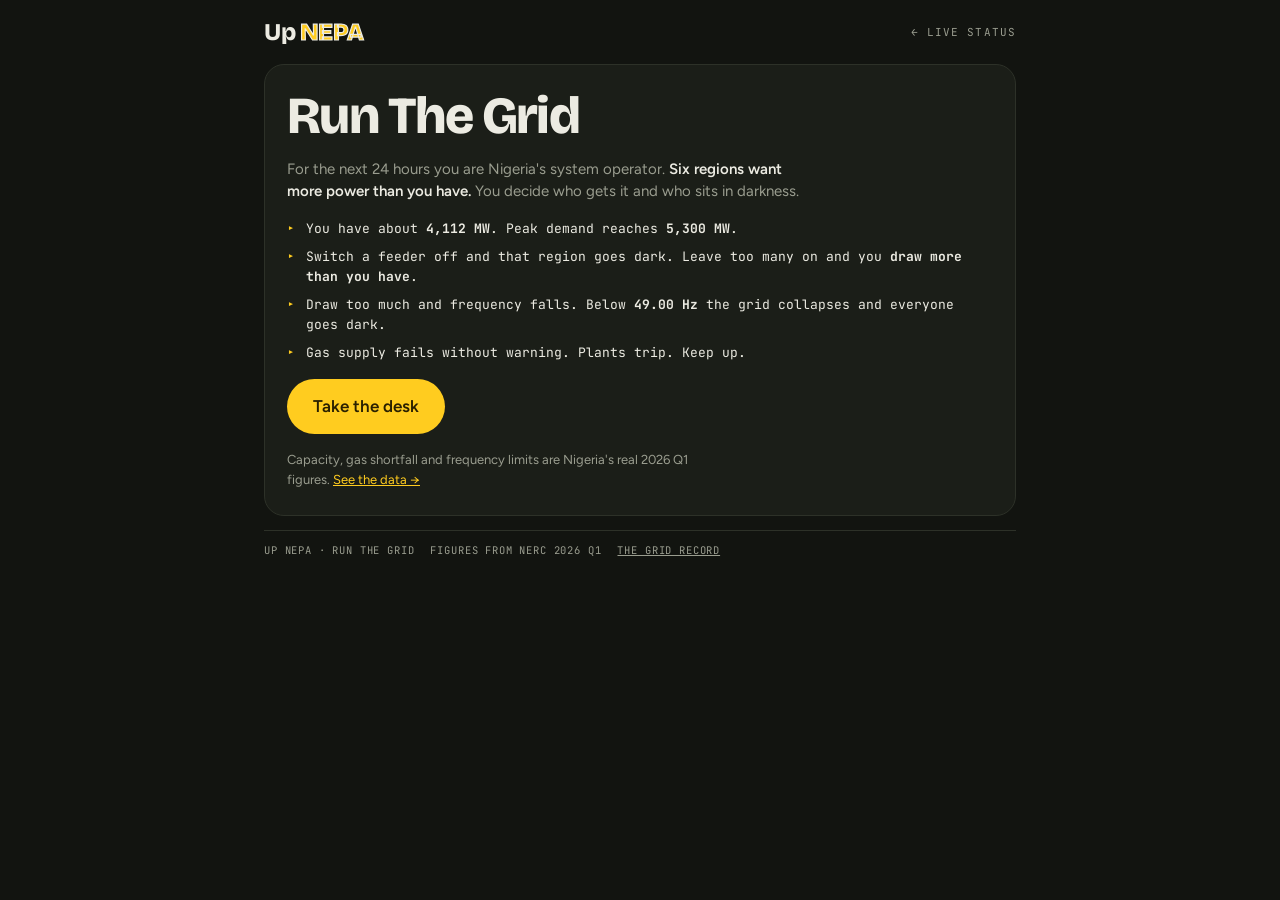
==== game.html @ e87152b2 "Add Run The Grid, a 24-hour grid-balancing game Original game built on the real 2026 Q1 constraints:" ====
<!doctype html>
<html lang="en">
<head>
<meta charset="utf-8">
<meta name="viewport" content="width=device-width,initial-scale=1,viewport-fit=cover">
<title>Run The Grid · Up NEPA</title>
<meta name="description" content="You are Nigeria's system operator for 24 hours. Real capacity, real gas supply, real frequency limits. Try not to collapse the grid.">
<meta name="theme-color" content="#121410">
<meta property="og:title" content="Run The Grid — can you keep Nigeria's lights on for 24 hours?">
<meta property="og:description" content="4,112MW. Six regions that want 5,300. Keep the frequency at 50Hz or the whole country goes dark.">
<link rel="icon" href="icon.svg" type="image/svg+xml">
<link rel="preconnect" href="https://fonts.googleapis.com">
<link rel="preconnect" href="https://fonts.gstatic.com" crossorigin>
<link rel="stylesheet" href="https://fonts.googleapis.com/css2?family=Bricolage+Grotesque:opsz,wght@12..96,500;12..96,800&family=Figtree:wght@400;500;600&family=JetBrains+Mono:wght@500;600&display=swap">
<style>
:root{
  --bg:#121410;--panel:#1b1e18;--ink:#ecebe2;--muted:#9a9d8f;--line:#2d3128;
  --on:#ffcc1f;--off:#323832;--mix:#e08a55;--ok:#5fcf86;--bad:#ff5c47;
  --lcd:#3b4a22;--lcd-ink:#d9f08c;
  --display:"Bricolage Grotesque",Georgia,serif;--body:"Figtree",system-ui,sans-serif;--mono:"JetBrains Mono",ui-monospace,monospace;
  color-scheme:dark;
}
*{box-sizing:border-box;margin:0;padding:0}
html,body{height:100%}
body{background:var(--bg);color:var(--ink);font-family:var(--body);font-size:15px;line-height:1.5;-webkit-tap-highlight-color:transparent;overflow-x:hidden}
[hidden]{display:none!important}
button{font:inherit;color:inherit;cursor:pointer}
.wrap{max-width:780px;margin:0 auto;padding:calc(14px + env(safe-area-inset-top)) max(14px,env(safe-area-inset-right)) calc(28px + env(safe-area-inset-bottom)) max(14px,env(safe-area-inset-left));display:grid;gap:14px}

.top{display:flex;justify-content:space-between;align-items:center}
.brand{font-family:var(--display);font-weight:800;font-size:24px;letter-spacing:-.02em}
.brand span{color:var(--on);-webkit-text-stroke:1.2px var(--ink)}
.top a{font-family:var(--mono);font-size:11px;letter-spacing:.1em;text-transform:uppercase;color:var(--muted);text-decoration:none}

/* ---------- start / end screens ---------- */
.screen{background:var(--panel);border:1px solid var(--line);border-radius:20px;padding:26px 22px;display:grid;gap:16px}
.screen h1{font-family:var(--display);font-weight:800;font-size:clamp(34px,9vw,52px);line-height:.98;letter-spacing:-.03em;text-wrap:balance}
.screen h2{font-family:var(--display);font-weight:800;font-size:clamp(28px,7.5vw,42px);line-height:1;letter-spacing:-.02em}
.screen p{max-width:52ch;color:var(--muted)}
.screen p b{color:var(--ink);font-weight:600}
.brief{display:grid;gap:9px;font-family:var(--mono);font-size:13px}
.brief div{display:flex;gap:11px;align-items:baseline}
.brief i{color:var(--on);font-style:normal;flex:none}
.cta{all:unset;background:var(--on);color:#2a2000;font-weight:600;font-size:17px;padding:15px 26px;border-radius:999px;text-align:center;cursor:pointer;transition:transform .12s ease,filter .12s ease;justify-self:start}
.cta:hover{filter:brightness(1.08)}
.cta:active{transform:scale(.97)}
.cta.ghost{background:transparent;color:var(--ink);border:1px solid var(--line);font-weight:500;font-size:15px;padding:13px 22px}
.cta:focus-visible,.reg:focus-visible{outline:2px solid var(--on);outline-offset:3px}
.row{display:flex;gap:10px;flex-wrap:wrap}

/* ---------- dashboard ---------- */
.dash{background:var(--lcd);color:var(--lcd-ink);border-radius:14px;padding:14px;font-family:var(--mono);display:grid;gap:10px;box-shadow:inset 0 2px 0 rgba(0,0,0,.14);position:relative;overflow:hidden}
.dash.warn{animation:warnpulse .8s ease-in-out infinite}
@keyframes warnpulse{0%,100%{box-shadow:inset 0 2px 0 rgba(0,0,0,.14),inset 0 0 0 0 rgba(255,92,71,0)}50%{box-shadow:inset 0 2px 0 rgba(0,0,0,.14),inset 0 0 0 4px rgba(255,92,71,.55)}}
.dashTop{display:flex;justify-content:space-between;font-size:11px;letter-spacing:.09em;text-transform:uppercase;opacity:.85}
.freqWrap{display:flex;align-items:center;gap:16px}
.freqNum{font-size:clamp(40px,13vw,62px);line-height:1;font-variant-numeric:tabular-nums;font-weight:600;transition:color .2s ease}
.freqNum.hot{color:#ffb9ae}
.freqMeta{display:grid;gap:3px;font-size:11px;letter-spacing:.07em;text-transform:uppercase;opacity:.9}
.bar{height:12px;border-radius:999px;background:rgba(0,0,0,.3);position:relative;overflow:hidden}
.bar i{position:absolute;top:0;bottom:0;width:3px;background:var(--lcd-ink);border-radius:2px;transition:left .12s linear}
.bar u{position:absolute;top:0;bottom:0;left:33.3%;width:33.4%;background:rgba(217,240,140,.18)}
.bar.danger i{background:#ff8f7d}
.gauges{display:grid;grid-template-columns:repeat(3,1fr);gap:8px}
.g{background:rgba(0,0,0,.22);border-radius:9px;padding:8px 10px;display:grid;gap:2px;min-width:0}
.g .gk{font-size:9.5px;letter-spacing:.1em;text-transform:uppercase;opacity:.75}
.g .gv{font-size:19px;font-variant-numeric:tabular-nums;line-height:1.15}
.g .gv.sh{color:#ffb9ae}

/* ---------- regions ---------- */
.gridHead{display:flex;justify-content:space-between;align-items:baseline;font-family:var(--mono);font-size:11px;letter-spacing:.1em;text-transform:uppercase;color:var(--muted)}
.regions{display:grid;grid-template-columns:repeat(auto-fit,minmax(150px,1fr));gap:9px}
.reg{all:unset;cursor:pointer;background:var(--panel);border:1.5px solid var(--line);border-radius:14px;padding:12px 13px;display:grid;gap:5px;min-width:0;position:relative;overflow:hidden;transition:border-color .16s ease,background .16s ease,transform .1s ease}
.reg:active{transform:scale(.975)}
.reg .rn{font-family:var(--display);font-weight:800;font-size:18px;letter-spacing:-.01em}
.reg .rl{font-family:var(--mono);font-size:12.5px;color:var(--muted);font-variant-numeric:tabular-nums}
.reg .rs{font-family:var(--mono);font-size:10px;letter-spacing:.11em;text-transform:uppercase;color:var(--muted)}
.reg.on{border-color:var(--on);background:linear-gradient(180deg,rgba(255,204,31,.14),rgba(255,204,31,.04))}
.reg.on .rn{color:var(--on)}
.reg.on .rs{color:var(--on)}
.reg.fault{border-color:var(--bad);opacity:.62;cursor:not-allowed}
.reg.fault .rs{color:var(--bad)}
.reg .glow{position:absolute;inset:0;background:radial-gradient(circle at 50% 0%,rgba(255,204,31,.4),transparent 70%);opacity:0;transition:opacity .3s ease;pointer-events:none}
.reg.on .glow{opacity:1}

/* ---------- ticker ---------- */
.ticker{background:var(--panel);border:1px solid var(--line);border-left:3px solid var(--on);border-radius:12px;padding:11px 13px;font-family:var(--mono);font-size:12.5px;min-height:44px;display:flex;align-items:center;gap:9px}
.ticker.alarm{border-left-color:var(--bad);animation:shake .4s ease}
@keyframes shake{0%,100%{transform:translateX(0)}25%{transform:translateX(-4px)}75%{transform:translateX(4px)}}
.ticker b{color:var(--on);font-weight:600}
.ticker.alarm b{color:var(--bad)}

/* ---------- clock strip ---------- */
.hours{display:flex;gap:2px;height:28px}
.hours i{flex:1 1 0;background:var(--off);border-radius:2px;transition:background .25s ease,transform .25s ease;transform-origin:bottom}
.hours i.done{background:var(--on)}
.hours i.part{background:var(--mix)}
.hours i.now{transform:scaleY(1.22)}

/* ---------- end ---------- */
.scoreGrid{display:grid;grid-template-columns:repeat(auto-fit,minmax(130px,1fr));gap:9px}
.sc{background:var(--bg);border:1px solid var(--line);border-radius:12px;padding:12px;display:grid;gap:3px}
.sc .sk{font-family:var(--mono);font-size:10px;letter-spacing:.1em;text-transform:uppercase;color:var(--muted)}
.sc .sv{font-family:var(--mono);font-size:24px;font-variant-numeric:tabular-nums}
.verdict{font-family:var(--display);font-weight:800;font-size:clamp(22px,5.5vw,30px);line-height:1.1;color:var(--on)}
.shareBox{background:var(--bg);border:1px dashed var(--line);border-radius:12px;padding:13px;font-family:var(--mono);font-size:13px;white-space:pre-wrap;color:var(--muted)}
.foot{font-family:var(--mono);font-size:10.5px;letter-spacing:.08em;text-transform:uppercase;color:var(--muted);border-top:1.5px solid var(--line);padding-top:12px;display:flex;flex-wrap:wrap;gap:6px 16px}
.foot a{color:inherit}
.flash{position:fixed;inset:0;background:#000;opacity:0;pointer-events:none;z-index:50;transition:opacity .1s linear}
.flash.go{opacity:1;transition:opacity .45s ease}
@media (prefers-reduced-motion:reduce){*{animation:none!important;transition:none!important}}
</style>
</head>
<body>
<div class="flash" id="flash"></div>
<div class="wrap">

  <div class="top">
    <div class="brand">Up <span>NEPA</span></div>
    <a href="./">← Live status</a>
  </div>

  <!-- ===== START ===== -->
  <section class="screen" id="start">
    <h1>Run The Grid</h1>
    <p>For the next 24 hours you are Nigeria's system operator. <b>Six regions want more power than you have.</b> You decide who gets it and who sits in darkness.</p>
    <div class="brief">
      <div><i>▸</i><span>You have about <b>4,112 MW</b>. Peak demand reaches <b>5,300 MW</b>.</span></div>
      <div><i>▸</i><span>Switch a feeder off and that region goes dark. Leave too many on and you <b>draw more than you have</b>.</span></div>
      <div><i>▸</i><span>Draw too much and frequency falls. Below <b>49.00 Hz</b> the grid collapses and everyone goes dark.</span></div>
      <div><i>▸</i><span>Gas supply fails without warning. Plants trip. Keep up.</span></div>
    </div>
    <button class="cta" id="btnStart">Take the desk</button>
    <p style="font-size:13px">Capacity, gas shortfall and frequency limits are Nigeria's real 2026 Q1 figures. <a href="record.html" style="color:var(--on)">See the data →</a></p>
  </section>

  <!-- ===== GAME ===== -->
  <section id="game" hidden style="display:grid;gap:14px">
    <div class="dash" id="dash">
      <div class="dashTop"><span id="clock">00:00</span><span id="dayLbl">Hour 1 of 24</span></div>
      <div class="freqWrap">
        <div class="freqNum" id="freq">50.00</div>
        <div class="freqMeta">
          <span>Hz · system frequency</span>
          <span id="freqState">Stable</span>
        </div>
      </div>
      <div class="bar" id="bar"><u></u><i id="needle" style="left:50%"></i></div>
      <div class="gauges">
        <div class="g"><span class="gk">Available</span><span class="gv" id="gAvail">4,112</span></div>
        <div class="g"><span class="gk">Allocated</span><span class="gv" id="gAlloc">0</span></div>
        <div class="g"><span class="gk">Shed</span><span class="gv sh" id="gShed">0</span></div>
      </div>
    </div>

    <div class="hours" id="hours"></div>

    <div class="ticker" id="ticker"><b>00:00</b><span id="tickerText">Night load is light, so everyone has power. It will not last. Watch the frequency.</span></div>

    <div class="gridHead"><span>Feeders</span><span id="demandLbl">Demand 0 MW</span></div>
    <div class="regions" id="regions"></div>
  </section>

  <!-- ===== END ===== -->
  <section class="screen" id="end" hidden>
    <h2 id="endTitle">Blackout</h2>
    <div class="verdict" id="verdict"></div>
    <p id="endBlurb"></p>
    <div class="scoreGrid">
      <div class="sc"><span class="sk">Hours survived</span><span class="sv" id="sHours">0</span></div>
      <div class="sc"><span class="sk">Energy delivered</span><span class="sv" id="sEnergy">0</span></div>
      <div class="sc"><span class="sk">Demand met</span><span class="sv" id="sMet">0%</span></div>
      <div class="sc"><span class="sk">Darkness caused</span><span class="sv" id="sDark">0</span></div>
    </div>
    <div class="shareBox" id="shareBox"></div>
    <div class="row">
      <button class="cta" id="btnAgain">Run it again</button>
      <button class="cta ghost" id="btnCopy">Copy result</button>
      <a class="cta ghost" href="record.html" style="text-decoration:none">See the real numbers</a>
    </div>
  </section>

  <footer class="foot">
    <span>Up NEPA · Run The Grid</span>
    <span>Figures from NERC 2026 Q1</span>
    <a href="record.html">The grid record</a>
  </footer>
</div>

<script>
(function(){
  var REGIONS=[
    {id:"lagos",name:"Lagos",base:1250,pop:"20m"},
    {id:"ibadan",name:"Ibadan",base:900,pop:"9m"},
    {id:"abuja",name:"Abuja",base:620,pop:"4m"},
    {id:"ph",name:"Port Harcourt",base:560,pop:"3m"},
    {id:"kano",name:"Kano",base:480,pop:"4m"},
    {id:"enugu",name:"Enugu",base:420,pop:"2m"}
  ];
  // hourly demand multiplier, 00:00 -> 23:00
  var CURVE=[.74,.70,.68,.68,.72,.80,.90,.97,1.00,1.00,.99,1.00,1.02,1.00,.98,.99,1.04,1.12,1.22,1.25,1.20,1.08,.95,.82];

  var EVENTS=[
    {h:3, t:"gas",  d:-480, msg:"Gas supply to Egbin cut. Available capacity down 480 MW."},
    {h:7, t:"up",   d:320,  msg:"Afam unit back on bars. 320 MW returned."},
    {h:11,t:"gas",  d:-360, msg:"Gas pressure drop at Delta. 360 MW lost."},
    {h:14,t:"fault",region:"ph",msg:"Transmission fault. Port Harcourt feeder forced off."},
    {h:17,t:"up",   d:410,  msg:"Jebba hydro ramping up. 410 MW available."},
    {h:19,t:"gas",  d:-520, msg:"Evening peak and gas is short. 520 MW off the table."},
    {h:22,t:"up",   d:250,  msg:"Load easing. 250 MW recovered."}
  ];

  var S={};
  var elGame=document.getElementById('game'),elStart=document.getElementById('start'),elEnd=document.getElementById('end');
  var elFreq=document.getElementById('freq'),elNeedle=document.getElementById('needle'),elBar=document.getElementById('bar');
  var elDash=document.getElementById('dash'),elClock=document.getElementById('clock'),elDay=document.getElementById('dayLbl');
  var elAvail=document.getElementById('gAvail'),elAlloc=document.getElementById('gAlloc'),elShed=document.getElementById('gShed');
  var elRegions=document.getElementById('regions'),elHours=document.getElementById('hours');
  var elTicker=document.getElementById('ticker'),elTickText=document.getElementById('tickerText');
  var elDemand=document.getElementById('demandLbl'),elFreqState=document.getElementById('freqState');
  var elFlash=document.getElementById('flash');

  var HOUR_MS=2300, raf=null, last=0, acc=0;

  function fmt(n){return Math.round(n).toLocaleString('en-US');}

  function build(){
    elRegions.innerHTML='';
    REGIONS.forEach(function(r){
      var b=document.createElement('button');
      b.className='reg';b.type='button';b.dataset.id=r.id;
      b.innerHTML='<span class="glow"></span><span class="rn">'+r.name+'</span>'+
        '<span class="rl" data-load>'+fmt(r.base)+' MW</span>'+
        '<span class="rs" data-state>OFF · '+r.pop+'</span>';
      b.addEventListener('click',function(){toggle(r.id);});
      elRegions.appendChild(b);
    });
    elHours.innerHTML='';
    for(var i=0;i<24;i++){var s=document.createElement('i');elHours.appendChild(s);}
  }

  function reset(){
    S={hour:0,t:0,freq:50,avail:4112,delivered:0,demandTotal:0,darkMWh:0,alive:true,fired:{},shedNow:0,grace:3};
    S.on={};S.fault={};
    // Night demand sits below capacity, so everyone starts with light. The squeeze arrives later.
    REGIONS.forEach(function(r){S.on[r.id]=true;S.fault[r.id]=false;});
    elFlash.classList.remove('go');
    document.querySelectorAll('.reg').forEach(function(b){b.className='reg';});
    for(var i=0;i<24;i++){elHours.children[i].className='';}
    say('00:00','Night load is light, so everyone has power. It will not last. Watch the frequency.',false);
  }

  function loadOf(r){return r.base*CURVE[S.hour];}
  function demandNow(){var t=0;REGIONS.forEach(function(r){t+=loadOf(r);});return t;}
  function allocNow(){var t=0;REGIONS.forEach(function(r){if(S.on[r.id]&&!S.fault[r.id])t+=loadOf(r);});return t;}

  function toggle(id){
    if(!S.alive||S.fault[id])return;
    S.on[id]=!S.on[id];
    paintRegions();
  }

  function paintRegions(){
    REGIONS.forEach(function(r){
      var b=elRegions.querySelector('[data-id="'+r.id+'"]');
      if(!b)return;
      var on=S.on[r.id]&&!S.fault[r.id];
      b.className='reg'+(on?' on':'')+(S.fault[r.id]?' fault':'');
      b.querySelector('[data-load]').textContent=fmt(loadOf(r))+' MW';
      b.querySelector('[data-state]').textContent=(S.fault[r.id]?'FAULT':(on?'ON':'OFF'))+' · '+r.pop;
    });
  }

  function say(tag,text,alarm){
    elTicker.innerHTML='<b>'+tag+'</b><span>'+text+'</span>';
    elTicker.classList.toggle('alarm',!!alarm);
    if(alarm){elTicker.classList.remove('alarm');void elTicker.offsetWidth;elTicker.classList.add('alarm');}
  }

  function tickHour(){
    S.hour++;
    if(S.hour>=24){finish(true);return;}
    elHours.children[S.hour-1].className='done';
    for(var i=0;i<24;i++){elHours.children[i].classList.toggle('now',i===S.hour);}
    // events
    EVENTS.forEach(function(e,idx){
      if(e.h===S.hour&&!S.fired[idx]){
        S.fired[idx]=true;
        if(e.t==='fault'){S.fault[e.region]=true;S.on[e.region]=false;}
        else{S.avail=Math.max(1200,S.avail+e.d);}
        say(e.t==='up'?'RESTORED':'ALERT',e.msg,e.t!=='up');
      }
    });
    if(S.hour===15&&S.fault.ph){S.fault.ph=false;say('RESTORED','Port Harcourt feeder repaired and back in service.',false);}
    paintRegions();
  }

  function physics(dt){
    var alloc=allocNow(), dem=demandNow();
    S.delivered += alloc*(dt/(HOUR_MS/1000));
    S.demandTotal += dem*(dt/(HOUR_MS/1000));
    S.darkMWh += Math.max(0,dem-alloc)*(dt/(HOUR_MS/1000));
    S.shedNow = Math.max(0,dem-alloc);
    // Generation follows load, so only a shortfall moves frequency.
    // Spare capacity simply means plants back off: no penalty for under-allocating.
    S.grace=Math.max(0,S.grace-dt);
    if(S.grace>0){S.freq=50;return;}
    var deficit=Math.max(0,alloc-S.avail);
    S.freq += (-deficit/900)*dt - (S.freq-50)*0.5*dt;
    S.freq += (Math.random()-0.5)*0.025;
    if(S.freq>50.25)S.freq=50.25;
    if(S.freq<49.0){finish(false);}
  }

  function paint(){
    var alloc=allocNow(),dem=demandNow();
    elFreq.textContent=S.freq.toFixed(2);
    var off=Math.abs(S.freq-50);
    var hot=off>0.4;
    elFreq.classList.toggle('hot',hot);
    elDash.classList.toggle('warn',off>0.45);
    elBar.classList.toggle('danger',hot);
    var pct=Math.max(0,Math.min(100,((S.freq-48.9)/1.45)*100));
    elNeedle.style.left=pct+'%';
    elFreqState.textContent = S.grace>0?'Warming up' : off<0.12?'Stable' : off<0.4?'Drifting' : off<0.7?'Unstable' : 'CRITICAL';
    elAvail.textContent=fmt(S.avail);
    elAlloc.textContent=fmt(alloc);
    elShed.textContent=fmt(Math.max(0,dem-alloc));
    elDemand.textContent='Demand '+fmt(dem)+' MW';
    var hh=String(S.hour).padStart(2,'0');
    elClock.textContent=hh+':'+String(Math.floor((S.t/HOUR_MS)*60)).padStart(2,'0');
    elDay.textContent='Hour '+(S.hour+1)+' of 24';
  }

  function loop(ts){
    if(!S.alive)return;
    if(!last)last=ts;
    var dtms=Math.min(120,ts-last);last=ts;
    S.t+=dtms;
    physics(dtms/1000);
    if(S.t>=HOUR_MS){S.t-=HOUR_MS;tickHour();}
    if(S.alive){paint();raf=requestAnimationFrame(loop);}
  }

  function finish(survived){
    S.alive=false;
    if(raf)cancelAnimationFrame(raf);
    var hours=S.hour+(survived?0:S.t/HOUR_MS);
    var gwh=S.delivered/1000;
    var met=S.demandTotal>0?(S.delivered/S.demandTotal)*100:0;
    document.getElementById('sHours').textContent=hours.toFixed(1);
    document.getElementById('sEnergy').textContent=gwh.toFixed(1)+' GWh';
    document.getElementById('sMet').textContent=met.toFixed(0)+'%';
    document.getElementById('sDark').textContent=(S.darkMWh/1000).toFixed(1)+' GWh';

    var title,verdict,blurb;
    if(!survived){
      title='System collapse';
      verdict='You lasted '+hours.toFixed(1)+' hours.';
      blurb='Frequency left the safe band and the grid tripped. Nigeria recorded several of these in 2024 and 2025 — the sources disagree on exactly how many, which tells you something on its own.';
      elFlash.classList.add('go');
      setTimeout(function(){elFlash.classList.remove('go');},700);
    }else if(met>=72){
      title='You made it';
      verdict='24 hours, '+met.toFixed(0)+'% of demand met.';
      blurb='Better than the real grid managed. You still left '+(S.darkMWh/1000).toFixed(1)+' GWh of demand in the dark, because the power to meet it does not exist.';
    }else{
      title='You made it';
      verdict='24 hours, '+met.toFixed(0)+'% of demand met.';
      blurb='The grid held, which is the job. The gap you could not close is the real story: Nigeria has 13,625 MW installed and delivers around 4,100.';
    }
    document.getElementById('endTitle').textContent=title;
    document.getElementById('verdict').textContent=verdict;
    document.getElementById('endBlurb').textContent=blurb;
    document.getElementById('shareBox').textContent=
      'Run The Grid — '+(survived?'survived 24 hours':'collapsed after '+hours.toFixed(1)+'h')+'\n'+
      met.toFixed(0)+'% of demand met · '+gwh.toFixed(1)+' GWh delivered\n'+
      'Nigeria\'s real numbers. Try it.';
    elGame.hidden=true;elEnd.hidden=false;
    window.scrollTo({top:0,behavior:'smooth'});
  }

  function start(){
    reset();
    elStart.hidden=true;elEnd.hidden=true;elGame.hidden=false;
    paintRegions();paint();
    last=0;raf=requestAnimationFrame(loop);
  }

  document.getElementById('btnStart').addEventListener('click',start);
  document.getElementById('btnAgain').addEventListener('click',start);
  document.getElementById('btnCopy').addEventListener('click',function(){
    var t=document.getElementById('shareBox').textContent;
    var b=this;
    try{
      navigator.clipboard.writeText(t).then(function(){b.textContent='Copied';setTimeout(function(){b.textContent='Copy result';},1600);},
      function(){b.textContent='Select it above';setTimeout(function(){b.textContent='Copy result';},1600);});
    }catch(e){b.textContent='Select it above';setTimeout(function(){b.textContent='Copy result';},1600);}
  });

  build();reset();paintRegions();
})();
</script>
</body>
</html>
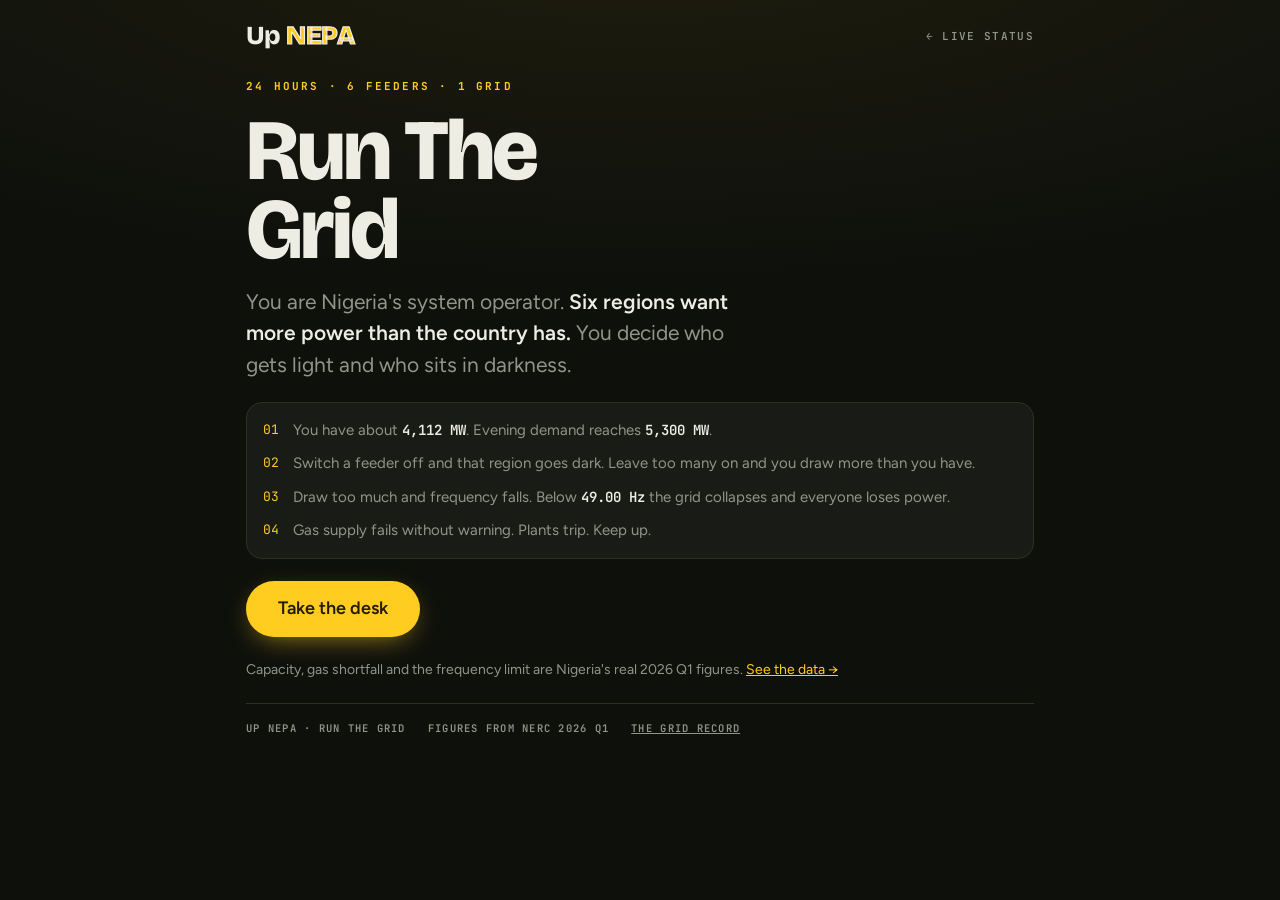
==== commit f93507a1: "Rebuild Run The Grid UI and add entry cards to the home page Control-desk layout: sticky dashboard w" ====
--- a/game.html
+++ b/game.html
@@ -2,113 +2,153 @@
 <html lang="en">
 <head>
 <meta charset="utf-8">
-<meta name="viewport" content="width=device-width,initial-scale=1,viewport-fit=cover">
+<meta name="viewport" content="width=device-width,initial-scale=1,viewport-fit=cover,interactive-widget=resizes-content">
 <title>Run The Grid · Up NEPA</title>
 <meta name="description" content="You are Nigeria's system operator for 24 hours. Real capacity, real gas supply, real frequency limits. Try not to collapse the grid.">
-<meta name="theme-color" content="#121410">
+<meta name="theme-color" content="#0e100c">
 <meta property="og:title" content="Run The Grid — can you keep Nigeria's lights on for 24 hours?">
-<meta property="og:description" content="4,112MW. Six regions that want 5,300. Keep the frequency at 50Hz or the whole country goes dark.">
+<meta property="og:description" content="4,112 MW. Six regions that want 5,300. Hold 50 Hz or the whole country goes dark.">
 <link rel="icon" href="icon.svg" type="image/svg+xml">
 <link rel="preconnect" href="https://fonts.googleapis.com">
 <link rel="preconnect" href="https://fonts.gstatic.com" crossorigin>
-<link rel="stylesheet" href="https://fonts.googleapis.com/css2?family=Bricolage+Grotesque:opsz,wght@12..96,500;12..96,800&family=Figtree:wght@400;500;600&family=JetBrains+Mono:wght@500;600&display=swap">
+<link rel="stylesheet" href="https://fonts.googleapis.com/css2?family=Bricolage+Grotesque:opsz,wght@12..96,500;12..96,800&family=Figtree:wght@400;500;600&family=JetBrains+Mono:wght@500;600;700&display=swap">
 <style>
 :root{
-  --bg:#121410;--panel:#1b1e18;--ink:#ecebe2;--muted:#9a9d8f;--line:#2d3128;
-  --on:#ffcc1f;--off:#323832;--mix:#e08a55;--ok:#5fcf86;--bad:#ff5c47;
-  --lcd:#3b4a22;--lcd-ink:#d9f08c;
+  --bg:#0e100c;--panel:#191c16;--panel2:#20241d;--ink:#eeede4;--muted:#90958a;--line:#2b3027;
+  --on:#ffcc1f;--on-dim:#6b5610;--off:#2b3027;--mix:#e08a55;--ok:#5fcf86;--bad:#ff5c47;
+  --lcd:#38471f;--lcd-ink:#dcf593;
   --display:"Bricolage Grotesque",Georgia,serif;--body:"Figtree",system-ui,sans-serif;--mono:"JetBrains Mono",ui-monospace,monospace;
+  --ease-out:cubic-bezier(0.23,1,0.32,1);
+  --ease-in-out:cubic-bezier(0.77,0,0.175,1);
+  --s1:6px;--s2:10px;--s3:16px;--s4:22px;--s5:32px;--s6:44px;
   color-scheme:dark;
 }
 *{box-sizing:border-box;margin:0;padding:0}
-html,body{height:100%}
-body{background:var(--bg);color:var(--ink);font-family:var(--body);font-size:15px;line-height:1.5;-webkit-tap-highlight-color:transparent;overflow-x:hidden}
+html{-webkit-tap-highlight-color:transparent;-webkit-text-size-adjust:100%;overscroll-behavior:none}
+html,body{min-height:100%}
+body{background:var(--bg);color:var(--ink);font-family:var(--body);font-size:16px;line-height:1.55;overflow-x:hidden;overscroll-behavior:none;
+  background-image:radial-gradient(ellipse 120% 60% at 50% -10%,rgba(255,204,31,.07),transparent 70%)}
 [hidden]{display:none!important}
+button,a,[role="button"]{touch-action:manipulation}
+button,[role="button"]{user-select:none;-webkit-user-select:none}
 button{font:inherit;color:inherit;cursor:pointer}
-.wrap{max-width:780px;margin:0 auto;padding:calc(14px + env(safe-area-inset-top)) max(14px,env(safe-area-inset-right)) calc(28px + env(safe-area-inset-bottom)) max(14px,env(safe-area-inset-left));display:grid;gap:14px}
-
-.top{display:flex;justify-content:space-between;align-items:center}
-.brand{font-family:var(--display);font-weight:800;font-size:24px;letter-spacing:-.02em}
+::selection{background:var(--on);color:#241c00}
+:focus-visible{outline:2px solid var(--on);outline-offset:3px;border-radius:6px}
+
+.wrap{max-width:820px;margin:0 auto;
+  padding:calc(var(--s3) + env(safe-area-inset-top)) max(var(--s3),env(safe-area-inset-left)) calc(var(--s6) + env(safe-area-inset-bottom)) max(var(--s3),env(safe-area-inset-right));
+  display:grid;gap:var(--s4)}
+
+.top{display:flex;justify-content:space-between;align-items:center;gap:var(--s3)}
+.brand{font-family:var(--display);font-weight:800;font-size:26px;letter-spacing:-.02em}
 .brand span{color:var(--on);-webkit-text-stroke:1.2px var(--ink)}
-.top a{font-family:var(--mono);font-size:11px;letter-spacing:.1em;text-transform:uppercase;color:var(--muted);text-decoration:none}
-
-/* ---------- start / end screens ---------- */
-.screen{background:var(--panel);border:1px solid var(--line);border-radius:20px;padding:26px 22px;display:grid;gap:16px}
-.screen h1{font-family:var(--display);font-weight:800;font-size:clamp(34px,9vw,52px);line-height:.98;letter-spacing:-.03em;text-wrap:balance}
-.screen h2{font-family:var(--display);font-weight:800;font-size:clamp(28px,7.5vw,42px);line-height:1;letter-spacing:-.02em}
-.screen p{max-width:52ch;color:var(--muted)}
-.screen p b{color:var(--ink);font-weight:600}
-.brief{display:grid;gap:9px;font-family:var(--mono);font-size:13px}
-.brief div{display:flex;gap:11px;align-items:baseline}
-.brief i{color:var(--on);font-style:normal;flex:none}
-.cta{all:unset;background:var(--on);color:#2a2000;font-weight:600;font-size:17px;padding:15px 26px;border-radius:999px;text-align:center;cursor:pointer;transition:transform .12s ease,filter .12s ease;justify-self:start}
-.cta:hover{filter:brightness(1.08)}
+.top a{font-family:var(--mono);font-size:11px;font-weight:600;letter-spacing:.12em;text-transform:uppercase;color:var(--muted);text-decoration:none;padding:8px 0}
+@media (hover:hover) and (pointer:fine){.top a:hover{color:var(--ink)}}
+
+/* ---------- screens ---------- */
+.screen{display:grid;gap:var(--s4)}
+.hero{display:grid;gap:var(--s3)}
+.eyebrow{font-family:var(--mono);font-size:11px;font-weight:700;letter-spacing:.2em;text-transform:uppercase;color:var(--on)}
+h1{font-family:var(--display);font-weight:800;font-size:clamp(46px,14vw,86px);line-height:.92;letter-spacing:-.035em;text-wrap:balance}
+.lede{font-size:clamp(17px,4.4vw,21px);line-height:1.5;color:var(--muted);max-width:40ch;text-wrap:pretty}
+.lede b{color:var(--ink);font-weight:600}
+.brief{display:grid;gap:var(--s2);padding:var(--s3);background:var(--panel);border:1px solid var(--line);border-radius:16px}
+.brief div{display:grid;grid-template-columns:20px 1fr;gap:var(--s2);align-items:start;font-size:15px;color:var(--muted)}
+.brief i{color:var(--on);font-style:normal;font-family:var(--mono);font-size:13px;line-height:1.7}
+.brief b{color:var(--ink);font-weight:600;font-family:var(--mono);font-size:14px}
+.cta{all:unset;background:var(--on);color:#241c00;font-weight:600;font-size:18px;min-height:56px;padding:0 var(--s5);border-radius:999px;display:inline-flex;align-items:center;justify-content:center;cursor:pointer;justify-self:start;
+  transition:transform 140ms var(--ease-out),filter 140ms var(--ease-out);box-shadow:0 8px 28px -10px rgba(255,204,31,.7)}
+@media (hover:hover) and (pointer:fine){.cta:hover{filter:brightness(1.07)}}
 .cta:active{transform:scale(.97)}
-.cta.ghost{background:transparent;color:var(--ink);border:1px solid var(--line);font-weight:500;font-size:15px;padding:13px 22px}
-.cta:focus-visible,.reg:focus-visible{outline:2px solid var(--on);outline-offset:3px}
-.row{display:flex;gap:10px;flex-wrap:wrap}
-
-/* ---------- dashboard ---------- */
-.dash{background:var(--lcd);color:var(--lcd-ink);border-radius:14px;padding:14px;font-family:var(--mono);display:grid;gap:10px;box-shadow:inset 0 2px 0 rgba(0,0,0,.14);position:relative;overflow:hidden}
-.dash.warn{animation:warnpulse .8s ease-in-out infinite}
-@keyframes warnpulse{0%,100%{box-shadow:inset 0 2px 0 rgba(0,0,0,.14),inset 0 0 0 0 rgba(255,92,71,0)}50%{box-shadow:inset 0 2px 0 rgba(0,0,0,.14),inset 0 0 0 4px rgba(255,92,71,.55)}}
-.dashTop{display:flex;justify-content:space-between;font-size:11px;letter-spacing:.09em;text-transform:uppercase;opacity:.85}
-.freqWrap{display:flex;align-items:center;gap:16px}
-.freqNum{font-size:clamp(40px,13vw,62px);line-height:1;font-variant-numeric:tabular-nums;font-weight:600;transition:color .2s ease}
-.freqNum.hot{color:#ffb9ae}
-.freqMeta{display:grid;gap:3px;font-size:11px;letter-spacing:.07em;text-transform:uppercase;opacity:.9}
-.bar{height:12px;border-radius:999px;background:rgba(0,0,0,.3);position:relative;overflow:hidden}
-.bar i{position:absolute;top:0;bottom:0;width:3px;background:var(--lcd-ink);border-radius:2px;transition:left .12s linear}
-.bar u{position:absolute;top:0;bottom:0;left:33.3%;width:33.4%;background:rgba(217,240,140,.18)}
-.bar.danger i{background:#ff8f7d}
-.gauges{display:grid;grid-template-columns:repeat(3,1fr);gap:8px}
-.g{background:rgba(0,0,0,.22);border-radius:9px;padding:8px 10px;display:grid;gap:2px;min-width:0}
-.g .gk{font-size:9.5px;letter-spacing:.1em;text-transform:uppercase;opacity:.75}
-.g .gv{font-size:19px;font-variant-numeric:tabular-nums;line-height:1.15}
-.g .gv.sh{color:#ffb9ae}
-
-/* ---------- regions ---------- */
-.gridHead{display:flex;justify-content:space-between;align-items:baseline;font-family:var(--mono);font-size:11px;letter-spacing:.1em;text-transform:uppercase;color:var(--muted)}
-.regions{display:grid;grid-template-columns:repeat(auto-fit,minmax(150px,1fr));gap:9px}
-.reg{all:unset;cursor:pointer;background:var(--panel);border:1.5px solid var(--line);border-radius:14px;padding:12px 13px;display:grid;gap:5px;min-width:0;position:relative;overflow:hidden;transition:border-color .16s ease,background .16s ease,transform .1s ease}
+.cta.ghost{background:transparent;color:var(--ink);border:1px solid var(--line);font-weight:500;font-size:15px;min-height:48px;padding:0 var(--s4);box-shadow:none}
+.fineprint{font-size:14px;color:var(--muted)}
+.fineprint a{color:var(--on)}
+.row{display:flex;gap:var(--s2);flex-wrap:wrap}
+
+/* ---------- control desk ---------- */
+.desk{position:sticky;top:calc(env(safe-area-inset-top) + 4px);z-index:5;
+  background:linear-gradient(180deg,var(--panel2),var(--panel));border:1px solid var(--line);border-radius:22px;
+  padding:var(--s3);display:grid;gap:var(--s3);box-shadow:0 18px 40px -24px #000}
+.desk.warn{border-color:var(--bad)}
+.deskTop{display:flex;justify-content:space-between;align-items:center;font-family:var(--mono);font-size:11px;font-weight:600;letter-spacing:.14em;text-transform:uppercase;color:var(--muted)}
+.deskTop .hr{color:var(--ink)}
+
+.gaugeRow{display:grid;grid-template-columns:minmax(0,150px) 1fr;gap:var(--s3);align-items:center}
+@media (max-width:360px){.gaugeRow{grid-template-columns:1fr;justify-items:center;text-align:center}}
+.gauge{width:100%;max-width:150px}
+.gauge svg{display:block;width:100%;height:auto}
+.needle{transition:transform 160ms linear;transform-origin:100px 100px}
+.readout{display:grid;gap:2px;min-width:0}
+.freq{font-family:var(--mono);font-weight:700;font-size:clamp(40px,12vw,56px);line-height:1;letter-spacing:-.03em;font-variant-numeric:tabular-nums;color:var(--lcd-ink);transition:color 200ms var(--ease-out)}
+.freq.hot{color:var(--mix)}
+.freq.crit{color:var(--bad)}
+.freqUnit{font-family:var(--mono);font-size:11px;font-weight:600;letter-spacing:.14em;text-transform:uppercase;color:var(--muted)}
+.state{font-family:var(--mono);font-size:12px;font-weight:700;letter-spacing:.14em;text-transform:uppercase;color:var(--ok);margin-top:var(--s1)}
+.state.w{color:var(--mix)}
+.state.c{color:var(--bad);animation:blink .7s steps(2,start) infinite}
+@keyframes blink{50%{opacity:.35}}
+
+.meters{display:grid;grid-template-columns:repeat(3,1fr);gap:var(--s1)}
+.m{background:rgba(0,0,0,.3);border-radius:12px;padding:var(--s2);display:grid;gap:3px;min-width:0}
+.m .mk{font-family:var(--mono);font-size:9.5px;font-weight:600;letter-spacing:.12em;text-transform:uppercase;color:var(--muted)}
+.m .mv{font-family:var(--mono);font-weight:600;font-size:clamp(16px,4.6vw,21px);font-variant-numeric:tabular-nums;line-height:1.1}
+.m.shed .mv{color:var(--mix)}
+.m.shed .mv.zero{color:var(--muted)}
+
+/* hours */
+.hours{display:flex;gap:3px;height:34px;align-items:flex-end}
+.hours i{flex:1 1 0;height:60%;background:var(--off);border-radius:3px;transition:height 260ms var(--ease-out),background 260ms var(--ease-out)}
+.hours i.done{background:var(--on-dim);height:75%}
+.hours i.now{background:var(--on);height:100%;box-shadow:0 0 14px -2px var(--on)}
+
+/* ticker */
+.ticker{background:var(--panel);border:1px solid var(--line);border-left:4px solid var(--on);border-radius:14px;
+  padding:var(--s3);display:grid;grid-template-columns:auto 1fr;gap:var(--s2) var(--s3);align-items:baseline;min-height:68px;font-size:15px}
+.ticker b{font-family:var(--mono);font-size:12px;font-weight:700;letter-spacing:.12em;color:var(--on);white-space:nowrap}
+.ticker span{color:var(--muted);text-wrap:pretty}
+.ticker.alarm{border-left-color:var(--bad);animation:nudge 420ms var(--ease-out)}
+.ticker.alarm b{color:var(--bad)}
+@keyframes nudge{0%,100%{transform:translateX(0)}30%{transform:translateX(-5px)}65%{transform:translateX(4px)}}
+
+/* feeders */
+.secHead{display:flex;justify-content:space-between;align-items:baseline;gap:var(--s3);
+  font-family:var(--mono);font-size:11px;font-weight:600;letter-spacing:.14em;text-transform:uppercase;color:var(--muted)}
+.regions{display:grid;grid-template-columns:repeat(auto-fit,minmax(156px,1fr));gap:var(--s2)}
+.reg{all:unset;cursor:pointer;position:relative;overflow:hidden;min-height:112px;
+  background:var(--panel);border:1.5px solid var(--line);border-radius:18px;padding:var(--s3);
+  display:grid;align-content:space-between;gap:var(--s2);
+  transition:border-color 180ms var(--ease-out),background 180ms var(--ease-out),transform 120ms var(--ease-out)}
 .reg:active{transform:scale(.975)}
-.reg .rn{font-family:var(--display);font-weight:800;font-size:18px;letter-spacing:-.01em}
-.reg .rl{font-family:var(--mono);font-size:12.5px;color:var(--muted);font-variant-numeric:tabular-nums}
-.reg .rs{font-family:var(--mono);font-size:10px;letter-spacing:.11em;text-transform:uppercase;color:var(--muted)}
-.reg.on{border-color:var(--on);background:linear-gradient(180deg,rgba(255,204,31,.14),rgba(255,204,31,.04))}
+.reg .bulb{position:absolute;top:-40%;left:50%;width:150%;height:110%;transform:translateX(-50%);
+  background:radial-gradient(ellipse at 50% 40%,rgba(255,204,31,.32),transparent 62%);
+  opacity:0;transition:opacity 300ms var(--ease-out);pointer-events:none}
+.reg.on{border-color:var(--on);background:var(--panel2)}
+.reg.on .bulb{opacity:1}
+.reg .rn{font-family:var(--display);font-weight:800;font-size:21px;letter-spacing:-.015em;line-height:1.05;position:relative}
 .reg.on .rn{color:var(--on)}
-.reg.on .rs{color:var(--on)}
-.reg.fault{border-color:var(--bad);opacity:.62;cursor:not-allowed}
-.reg.fault .rs{color:var(--bad)}
-.reg .glow{position:absolute;inset:0;background:radial-gradient(circle at 50% 0%,rgba(255,204,31,.4),transparent 70%);opacity:0;transition:opacity .3s ease;pointer-events:none}
-.reg.on .glow{opacity:1}
-
-/* ---------- ticker ---------- */
-.ticker{background:var(--panel);border:1px solid var(--line);border-left:3px solid var(--on);border-radius:12px;padding:11px 13px;font-family:var(--mono);font-size:12.5px;min-height:44px;display:flex;align-items:center;gap:9px}
-.ticker.alarm{border-left-color:var(--bad);animation:shake .4s ease}
-@keyframes shake{0%,100%{transform:translateX(0)}25%{transform:translateX(-4px)}75%{transform:translateX(4px)}}
-.ticker b{color:var(--on);font-weight:600}
-.ticker.alarm b{color:var(--bad)}
-
-/* ---------- clock strip ---------- */
-.hours{display:flex;gap:2px;height:28px}
-.hours i{flex:1 1 0;background:var(--off);border-radius:2px;transition:background .25s ease,transform .25s ease;transform-origin:bottom}
-.hours i.done{background:var(--on)}
-.hours i.part{background:var(--mix)}
-.hours i.now{transform:scaleY(1.22)}
-
-/* ---------- end ---------- */
-.scoreGrid{display:grid;grid-template-columns:repeat(auto-fit,minmax(130px,1fr));gap:9px}
-.sc{background:var(--bg);border:1px solid var(--line);border-radius:12px;padding:12px;display:grid;gap:3px}
-.sc .sk{font-family:var(--mono);font-size:10px;letter-spacing:.1em;text-transform:uppercase;color:var(--muted)}
-.sc .sv{font-family:var(--mono);font-size:24px;font-variant-numeric:tabular-nums}
-.verdict{font-family:var(--display);font-weight:800;font-size:clamp(22px,5.5vw,30px);line-height:1.1;color:var(--on)}
-.shareBox{background:var(--bg);border:1px dashed var(--line);border-radius:12px;padding:13px;font-family:var(--mono);font-size:13px;white-space:pre-wrap;color:var(--muted)}
-.foot{font-family:var(--mono);font-size:10.5px;letter-spacing:.08em;text-transform:uppercase;color:var(--muted);border-top:1.5px solid var(--line);padding-top:12px;display:flex;flex-wrap:wrap;gap:6px 16px}
+.reg .rb{display:flex;justify-content:space-between;align-items:flex-end;gap:var(--s2);position:relative}
+.reg .rl{font-family:var(--mono);font-weight:600;font-size:15px;font-variant-numeric:tabular-nums}
+.reg .rp{font-family:var(--mono);font-size:11px;color:var(--muted)}
+.pill{font-family:var(--mono);font-size:10px;font-weight:700;letter-spacing:.1em;text-transform:uppercase;
+  padding:4px 9px;border-radius:999px;background:var(--off);color:var(--muted);white-space:nowrap}
+.reg.on .pill{background:var(--on);color:#241c00}
+.reg.fault{border-color:var(--bad);opacity:.6;cursor:not-allowed}
+.reg.fault .pill{background:var(--bad);color:#2a0b06}
+
+/* end */
+.scoreGrid{display:grid;grid-template-columns:repeat(auto-fit,minmax(142px,1fr));gap:var(--s2)}
+.sc{background:var(--panel);border:1px solid var(--line);border-radius:16px;padding:var(--s3);display:grid;gap:4px}
+.sc .sk{font-family:var(--mono);font-size:10px;font-weight:600;letter-spacing:.12em;text-transform:uppercase;color:var(--muted)}
+.sc .sv{font-family:var(--mono);font-weight:600;font-size:27px;font-variant-numeric:tabular-nums;line-height:1}
+.verdict{font-family:var(--display);font-weight:800;font-size:clamp(24px,6.5vw,34px);line-height:1.08;color:var(--on);letter-spacing:-.02em}
+.shareBox{background:var(--panel);border:1px dashed var(--line);border-radius:14px;padding:var(--s3);
+  font-family:var(--mono);font-size:13.5px;line-height:1.7;white-space:pre-wrap;color:var(--muted)}
+.foot{font-family:var(--mono);font-size:10.5px;font-weight:600;letter-spacing:.12em;text-transform:uppercase;color:var(--muted);
+  border-top:1px solid var(--line);padding-top:var(--s3);display:flex;flex-wrap:wrap;gap:var(--s1) var(--s4)}
 .foot a{color:inherit}
-.flash{position:fixed;inset:0;background:#000;opacity:0;pointer-events:none;z-index:50;transition:opacity .1s linear}
-.flash.go{opacity:1;transition:opacity .45s ease}
-@media (prefers-reduced-motion:reduce){*{animation:none!important;transition:none!important}}
+.flash{position:fixed;inset:0;background:#000;opacity:0;pointer-events:none;z-index:60;transition:opacity 420ms var(--ease-out)}
+.flash.go{opacity:1}
+@media (prefers-reduced-motion:reduce){*{animation:none!important;transition-duration:1ms!important}}
 </style>
 </head>
 <body>
@@ -122,55 +162,72 @@
 
   <!-- ===== START ===== -->
   <section class="screen" id="start">
-    <h1>Run The Grid</h1>
-    <p>For the next 24 hours you are Nigeria's system operator. <b>Six regions want more power than you have.</b> You decide who gets it and who sits in darkness.</p>
+    <div class="hero">
+      <div class="eyebrow">24 hours · 6 feeders · 1 grid</div>
+      <h1>Run The<br>Grid</h1>
+      <p class="lede">You are Nigeria's system operator. <b>Six regions want more power than the country has.</b> You decide who gets light and who sits in darkness.</p>
+    </div>
     <div class="brief">
-      <div><i>▸</i><span>You have about <b>4,112 MW</b>. Peak demand reaches <b>5,300 MW</b>.</span></div>
-      <div><i>▸</i><span>Switch a feeder off and that region goes dark. Leave too many on and you <b>draw more than you have</b>.</span></div>
-      <div><i>▸</i><span>Draw too much and frequency falls. Below <b>49.00 Hz</b> the grid collapses and everyone goes dark.</span></div>
-      <div><i>▸</i><span>Gas supply fails without warning. Plants trip. Keep up.</span></div>
+      <div><i>01</i><span>You have about <b>4,112 MW</b>. Evening demand reaches <b>5,300 MW</b>.</span></div>
+      <div><i>02</i><span>Switch a feeder off and that region goes dark. Leave too many on and you draw more than you have.</span></div>
+      <div><i>03</i><span>Draw too much and frequency falls. Below <b>49.00 Hz</b> the grid collapses and everyone loses power.</span></div>
+      <div><i>04</i><span>Gas supply fails without warning. Plants trip. Keep up.</span></div>
     </div>
     <button class="cta" id="btnStart">Take the desk</button>
-    <p style="font-size:13px">Capacity, gas shortfall and frequency limits are Nigeria's real 2026 Q1 figures. <a href="record.html" style="color:var(--on)">See the data →</a></p>
+    <p class="fineprint">Capacity, gas shortfall and the frequency limit are Nigeria's real 2026 Q1 figures. <a href="record.html">See the data →</a></p>
   </section>
 
   <!-- ===== GAME ===== -->
-  <section id="game" hidden style="display:grid;gap:14px">
-    <div class="dash" id="dash">
-      <div class="dashTop"><span id="clock">00:00</span><span id="dayLbl">Hour 1 of 24</span></div>
-      <div class="freqWrap">
-        <div class="freqNum" id="freq">50.00</div>
-        <div class="freqMeta">
-          <span>Hz · system frequency</span>
-          <span id="freqState">Stable</span>
+  <section id="game" hidden style="display:grid;gap:22px">
+    <div class="desk" id="desk">
+      <div class="deskTop"><span class="hr" id="clock">00:00</span><span id="dayLbl">Hour 1 of 24</span></div>
+      <div class="gaugeRow">
+        <div class="gauge">
+          <svg viewBox="0 0 200 118" aria-hidden="true">
+            <path d="M20,100 A80,80 0 0 1 180,100" fill="none" stroke="#2b3027" stroke-width="13" stroke-linecap="round"/>
+            <path d="M20,100 A80,80 0 0 1 22.73,79.30" fill="none" stroke="#ff5c47" stroke-width="13" stroke-linecap="round"/>
+            <path d="M79.29,22.73 A80,80 0 0 1 120.71,22.73" fill="none" stroke="#5fcf86" stroke-width="13" stroke-linecap="round"/>
+            <g class="needle" id="needle">
+              <line x1="100" y1="100" x2="100" y2="34" stroke="#dcf593" stroke-width="4" stroke-linecap="round"/>
+            </g>
+            <circle cx="100" cy="100" r="8" fill="#20241d" stroke="#2b3027" stroke-width="2"/>
+            <text x="20" y="116" font-family="JetBrains Mono, monospace" font-size="9" fill="#90958a">49</text>
+            <text x="180" y="116" font-family="JetBrains Mono, monospace" font-size="9" fill="#90958a" text-anchor="end">51</text>
+          </svg>
+        </div>
+        <div class="readout">
+          <div class="freq" id="freq">50.00</div>
+          <div class="freqUnit">Hz · system frequency</div>
+          <div class="state" id="freqState">Stable</div>
         </div>
       </div>
-      <div class="bar" id="bar"><u></u><i id="needle" style="left:50%"></i></div>
-      <div class="gauges">
-        <div class="g"><span class="gk">Available</span><span class="gv" id="gAvail">4,112</span></div>
-        <div class="g"><span class="gk">Allocated</span><span class="gv" id="gAlloc">0</span></div>
-        <div class="g"><span class="gk">Shed</span><span class="gv sh" id="gShed">0</span></div>
+      <div class="meters">
+        <div class="m"><span class="mk">Available</span><span class="mv" id="gAvail">4,112</span></div>
+        <div class="m"><span class="mk">Drawing</span><span class="mv" id="gAlloc">0</span></div>
+        <div class="m shed"><span class="mk">In darkness</span><span class="mv zero" id="gShed">0</span></div>
       </div>
-    </div>
-
-    <div class="hours" id="hours"></div>
-
-    <div class="ticker" id="ticker"><b>00:00</b><span id="tickerText">Night load is light, so everyone has power. It will not last. Watch the frequency.</span></div>
-
-    <div class="gridHead"><span>Feeders</span><span id="demandLbl">Demand 0 MW</span></div>
+      <div class="hours" id="hours"></div>
+    </div>
+
+    <div class="ticker" id="ticker"><b>00:00</b><span id="tickerText">Night load is light, so everyone has power. It will not last.</span></div>
+
+    <div class="secHead"><span>Feeders</span><span id="demandLbl">Demand 0 MW</span></div>
     <div class="regions" id="regions"></div>
   </section>
 
   <!-- ===== END ===== -->
   <section class="screen" id="end" hidden>
-    <h2 id="endTitle">Blackout</h2>
-    <div class="verdict" id="verdict"></div>
-    <p id="endBlurb"></p>
+    <div class="hero">
+      <div class="eyebrow" id="endEyebrow">Shift over</div>
+      <h1 id="endTitle" style="font-size:clamp(38px,11vw,64px)">Blackout</h1>
+      <div class="verdict" id="verdict"></div>
+      <p class="lede" id="endBlurb"></p>
+    </div>
     <div class="scoreGrid">
       <div class="sc"><span class="sk">Hours survived</span><span class="sv" id="sHours">0</span></div>
       <div class="sc"><span class="sk">Energy delivered</span><span class="sv" id="sEnergy">0</span></div>
       <div class="sc"><span class="sk">Demand met</span><span class="sv" id="sMet">0%</span></div>
-      <div class="sc"><span class="sk">Darkness caused</span><span class="sv" id="sDark">0</span></div>
+      <div class="sc"><span class="sk">Left in darkness</span><span class="sv" id="sDark">0</span></div>
     </div>
     <div class="shareBox" id="shareBox"></div>
     <div class="row">
@@ -190,37 +247,29 @@
 <script>
 (function(){
   var REGIONS=[
-    {id:"lagos",name:"Lagos",base:1250,pop:"20m"},
-    {id:"ibadan",name:"Ibadan",base:900,pop:"9m"},
-    {id:"abuja",name:"Abuja",base:620,pop:"4m"},
-    {id:"ph",name:"Port Harcourt",base:560,pop:"3m"},
-    {id:"kano",name:"Kano",base:480,pop:"4m"},
-    {id:"enugu",name:"Enugu",base:420,pop:"2m"}
+    {id:"lagos",name:"Lagos",base:1250,pop:"20m people"},
+    {id:"ibadan",name:"Ibadan",base:900,pop:"9m people"},
+    {id:"abuja",name:"Abuja",base:620,pop:"4m people"},
+    {id:"ph",name:"Port Harcourt",base:560,pop:"3m people"},
+    {id:"kano",name:"Kano",base:480,pop:"4m people"},
+    {id:"enugu",name:"Enugu",base:420,pop:"2m people"}
   ];
-  // hourly demand multiplier, 00:00 -> 23:00
   var CURVE=[.74,.70,.68,.68,.72,.80,.90,.97,1.00,1.00,.99,1.00,1.02,1.00,.98,.99,1.04,1.12,1.22,1.25,1.20,1.08,.95,.82];
-
   var EVENTS=[
-    {h:3, t:"gas",  d:-480, msg:"Gas supply to Egbin cut. Available capacity down 480 MW."},
-    {h:7, t:"up",   d:320,  msg:"Afam unit back on bars. 320 MW returned."},
-    {h:11,t:"gas",  d:-360, msg:"Gas pressure drop at Delta. 360 MW lost."},
+    {h:3, t:"gas", d:-480, msg:"Gas supply to Egbin cut. Available capacity down 480 MW."},
+    {h:7, t:"up",  d:320,  msg:"Afam unit back on bars. 320 MW returned."},
+    {h:11,t:"gas", d:-360, msg:"Gas pressure drop at Delta. 360 MW lost."},
     {h:14,t:"fault",region:"ph",msg:"Transmission fault. Port Harcourt feeder forced off."},
-    {h:17,t:"up",   d:410,  msg:"Jebba hydro ramping up. 410 MW available."},
-    {h:19,t:"gas",  d:-520, msg:"Evening peak and gas is short. 520 MW off the table."},
-    {h:22,t:"up",   d:250,  msg:"Load easing. 250 MW recovered."}
+    {h:17,t:"up",  d:410,  msg:"Jebba hydro ramping up. 410 MW available."},
+    {h:19,t:"gas", d:-520, msg:"Evening peak, and gas is short. 520 MW off the table."},
+    {h:22,t:"up",  d:250,  msg:"Load easing. 250 MW recovered."}
   ];
 
-  var S={};
-  var elGame=document.getElementById('game'),elStart=document.getElementById('start'),elEnd=document.getElementById('end');
-  var elFreq=document.getElementById('freq'),elNeedle=document.getElementById('needle'),elBar=document.getElementById('bar');
-  var elDash=document.getElementById('dash'),elClock=document.getElementById('clock'),elDay=document.getElementById('dayLbl');
-  var elAvail=document.getElementById('gAvail'),elAlloc=document.getElementById('gAlloc'),elShed=document.getElementById('gShed');
-  var elRegions=document.getElementById('regions'),elHours=document.getElementById('hours');
-  var elTicker=document.getElementById('ticker'),elTickText=document.getElementById('tickerText');
-  var elDemand=document.getElementById('demandLbl'),elFreqState=document.getElementById('freqState');
-  var elFlash=document.getElementById('flash');
-
-  var HOUR_MS=2300, raf=null, last=0, acc=0;
+  var S={},raf=null,last=0,HOUR_MS=2300;
+  var $=function(id){return document.getElementById(id);};
+  var elGame=$('game'),elStart=$('start'),elEnd=$('end'),elDesk=$('desk'),elFreq=$('freq'),elNeedle=$('needle'),
+      elState=$('freqState'),elAvail=$('gAvail'),elAlloc=$('gAlloc'),elShed=$('gShed'),elRegions=$('regions'),
+      elHours=$('hours'),elTicker=$('ticker'),elDemand=$('demandLbl'),elClock=$('clock'),elDay=$('dayLbl'),elFlash=$('flash');
 
   function fmt(n){return Math.round(n).toLocaleString('en-US');}
 
@@ -229,176 +278,148 @@
     REGIONS.forEach(function(r){
       var b=document.createElement('button');
       b.className='reg';b.type='button';b.dataset.id=r.id;
-      b.innerHTML='<span class="glow"></span><span class="rn">'+r.name+'</span>'+
-        '<span class="rl" data-load>'+fmt(r.base)+' MW</span>'+
-        '<span class="rs" data-state>OFF · '+r.pop+'</span>';
+      b.innerHTML='<span class="bulb"></span><span class="rn">'+r.name+'</span>'+
+        '<span class="rb"><span><span class="rl" data-load>0 MW</span><br><span class="rp">'+r.pop+'</span></span>'+
+        '<span class="pill" data-state>OFF</span></span>';
       b.addEventListener('click',function(){toggle(r.id);});
       elRegions.appendChild(b);
     });
     elHours.innerHTML='';
-    for(var i=0;i<24;i++){var s=document.createElement('i');elHours.appendChild(s);}
+    for(var i=0;i<24;i++)elHours.appendChild(document.createElement('i'));
   }
 
   function reset(){
-    S={hour:0,t:0,freq:50,avail:4112,delivered:0,demandTotal:0,darkMWh:0,alive:true,fired:{},shedNow:0,grace:3};
+    S={hour:0,t:0,freq:50,avail:4112,delivered:0,demandTotal:0,darkMWh:0,alive:true,fired:{},grace:3};
     S.on={};S.fault={};
-    // Night demand sits below capacity, so everyone starts with light. The squeeze arrives later.
     REGIONS.forEach(function(r){S.on[r.id]=true;S.fault[r.id]=false;});
     elFlash.classList.remove('go');
-    document.querySelectorAll('.reg').forEach(function(b){b.className='reg';});
-    for(var i=0;i<24;i++){elHours.children[i].className='';}
-    say('00:00','Night load is light, so everyone has power. It will not last. Watch the frequency.',false);
+    for(var i=0;i<24;i++)elHours.children[i].className=(i===0?'now':'');
+    say('00:00','Night load is light, so everyone has power. It will not last.',false);
   }
 
   function loadOf(r){return r.base*CURVE[S.hour];}
   function demandNow(){var t=0;REGIONS.forEach(function(r){t+=loadOf(r);});return t;}
   function allocNow(){var t=0;REGIONS.forEach(function(r){if(S.on[r.id]&&!S.fault[r.id])t+=loadOf(r);});return t;}
 
-  function toggle(id){
-    if(!S.alive||S.fault[id])return;
-    S.on[id]=!S.on[id];
-    paintRegions();
-  }
+  function toggle(id){if(!S.alive||S.fault[id])return;S.on[id]=!S.on[id];paintRegions();}
 
   function paintRegions(){
     REGIONS.forEach(function(r){
-      var b=elRegions.querySelector('[data-id="'+r.id+'"]');
-      if(!b)return;
+      var b=elRegions.querySelector('[data-id="'+r.id+'"]');if(!b)return;
       var on=S.on[r.id]&&!S.fault[r.id];
       b.className='reg'+(on?' on':'')+(S.fault[r.id]?' fault':'');
+      b.setAttribute('aria-pressed',on?'true':'false');
       b.querySelector('[data-load]').textContent=fmt(loadOf(r))+' MW';
-      b.querySelector('[data-state]').textContent=(S.fault[r.id]?'FAULT':(on?'ON':'OFF'))+' · '+r.pop;
+      b.querySelector('[data-state]').textContent=S.fault[r.id]?'Fault':(on?'On':'Off');
     });
   }
 
   function say(tag,text,alarm){
     elTicker.innerHTML='<b>'+tag+'</b><span>'+text+'</span>';
-    elTicker.classList.toggle('alarm',!!alarm);
-    if(alarm){elTicker.classList.remove('alarm');void elTicker.offsetWidth;elTicker.classList.add('alarm');}
+    elTicker.classList.remove('alarm');
+    if(alarm){void elTicker.offsetWidth;elTicker.classList.add('alarm');}
   }
 
   function tickHour(){
     S.hour++;
     if(S.hour>=24){finish(true);return;}
-    elHours.children[S.hour-1].className='done';
-    for(var i=0;i<24;i++){elHours.children[i].classList.toggle('now',i===S.hour);}
-    // events
+    for(var i=0;i<24;i++){var c=elHours.children[i];c.className=i<S.hour?'done':(i===S.hour?'now':'');}
     EVENTS.forEach(function(e,idx){
       if(e.h===S.hour&&!S.fired[idx]){
         S.fired[idx]=true;
         if(e.t==='fault'){S.fault[e.region]=true;S.on[e.region]=false;}
-        else{S.avail=Math.max(1200,S.avail+e.d);}
-        say(e.t==='up'?'RESTORED':'ALERT',e.msg,e.t!=='up');
+        else S.avail=Math.max(1200,S.avail+e.d);
+        say(String(S.hour).padStart(2,'0')+':00',e.msg,e.t!=='up');
       }
     });
-    if(S.hour===15&&S.fault.ph){S.fault.ph=false;say('RESTORED','Port Harcourt feeder repaired and back in service.',false);}
+    if(S.hour===16&&S.fault.ph){S.fault.ph=false;say('16:00','Port Harcourt feeder repaired and back in service.',false);}
     paintRegions();
   }
 
   function physics(dt){
-    var alloc=allocNow(), dem=demandNow();
-    S.delivered += alloc*(dt/(HOUR_MS/1000));
-    S.demandTotal += dem*(dt/(HOUR_MS/1000));
-    S.darkMWh += Math.max(0,dem-alloc)*(dt/(HOUR_MS/1000));
-    S.shedNow = Math.max(0,dem-alloc);
-    // Generation follows load, so only a shortfall moves frequency.
-    // Spare capacity simply means plants back off: no penalty for under-allocating.
+    var alloc=allocNow(),dem=demandNow(),per=dt/(HOUR_MS/1000);
+    S.delivered+=alloc*per;S.demandTotal+=dem*per;S.darkMWh+=Math.max(0,dem-alloc)*per;
     S.grace=Math.max(0,S.grace-dt);
     if(S.grace>0){S.freq=50;return;}
     var deficit=Math.max(0,alloc-S.avail);
-    S.freq += (-deficit/900)*dt - (S.freq-50)*0.5*dt;
-    S.freq += (Math.random()-0.5)*0.025;
+    S.freq+=(-deficit/900)*dt-(S.freq-50)*0.5*dt;
+    S.freq+=(Math.random()-0.5)*0.025;
     if(S.freq>50.25)S.freq=50.25;
-    if(S.freq<49.0){finish(false);}
+    if(S.freq<49.0)finish(false);
   }
 
   function paint(){
-    var alloc=allocNow(),dem=demandNow();
+    var alloc=allocNow(),dem=demandNow(),dark=Math.max(0,dem-alloc),off=Math.abs(S.freq-50);
     elFreq.textContent=S.freq.toFixed(2);
-    var off=Math.abs(S.freq-50);
-    var hot=off>0.4;
-    elFreq.classList.toggle('hot',hot);
-    elDash.classList.toggle('warn',off>0.45);
-    elBar.classList.toggle('danger',hot);
-    var pct=Math.max(0,Math.min(100,((S.freq-48.9)/1.45)*100));
-    elNeedle.style.left=pct+'%';
-    elFreqState.textContent = S.grace>0?'Warming up' : off<0.12?'Stable' : off<0.4?'Drifting' : off<0.7?'Unstable' : 'CRITICAL';
+    elFreq.className='freq'+(off>0.65?' crit':off>0.3?' hot':'');
+    elDesk.classList.toggle('warn',off>0.45);
+    // needle: 48.8 Hz at -90deg, 50.0 straight up, 51.2 at +90deg
+    var ang=Math.max(-90,Math.min(90,((S.freq-48.8)/2.4)*180-90));
+    elNeedle.style.transform='rotate('+ang.toFixed(2)+'deg)';
+    elState.textContent=S.grace>0?'Warming up':off<0.12?'Stable':off<0.35?'Drifting':off<0.65?'Unstable':'Critical';
+    elState.className='state'+(off>0.65?' c':off>0.3?' w':'');
     elAvail.textContent=fmt(S.avail);
     elAlloc.textContent=fmt(alloc);
-    elShed.textContent=fmt(Math.max(0,dem-alloc));
+    elShed.textContent=fmt(dark);
+    elShed.className='mv'+(dark<1?' zero':'');
     elDemand.textContent='Demand '+fmt(dem)+' MW';
-    var hh=String(S.hour).padStart(2,'0');
-    elClock.textContent=hh+':'+String(Math.floor((S.t/HOUR_MS)*60)).padStart(2,'0');
+    elClock.textContent=String(S.hour).padStart(2,'0')+':'+String(Math.floor((S.t/HOUR_MS)*60)).padStart(2,'0');
     elDay.textContent='Hour '+(S.hour+1)+' of 24';
   }
 
   function loop(ts){
     if(!S.alive)return;
     if(!last)last=ts;
-    var dtms=Math.min(120,ts-last);last=ts;
-    S.t+=dtms;
-    physics(dtms/1000);
+    var d=Math.min(120,ts-last);last=ts;S.t+=d;
+    physics(d/1000);
     if(S.t>=HOUR_MS){S.t-=HOUR_MS;tickHour();}
     if(S.alive){paint();raf=requestAnimationFrame(loop);}
   }
 
   function finish(survived){
-    S.alive=false;
-    if(raf)cancelAnimationFrame(raf);
-    var hours=S.hour+(survived?0:S.t/HOUR_MS);
-    var gwh=S.delivered/1000;
-    var met=S.demandTotal>0?(S.delivered/S.demandTotal)*100:0;
-    document.getElementById('sHours').textContent=hours.toFixed(1);
-    document.getElementById('sEnergy').textContent=gwh.toFixed(1)+' GWh';
-    document.getElementById('sMet').textContent=met.toFixed(0)+'%';
-    document.getElementById('sDark').textContent=(S.darkMWh/1000).toFixed(1)+' GWh';
-
-    var title,verdict,blurb;
+    S.alive=false;if(raf)cancelAnimationFrame(raf);
+    var hours=S.hour+(survived?0:S.t/HOUR_MS),gwh=S.delivered/1000,
+        met=S.demandTotal>0?(S.delivered/S.demandTotal)*100:0,dark=S.darkMWh/1000;
+    $('sHours').textContent=hours.toFixed(1);
+    $('sEnergy').textContent=gwh.toFixed(1)+' GWh';
+    $('sMet').textContent=met.toFixed(0)+'%';
+    $('sDark').textContent=dark.toFixed(1)+' GWh';
+    var eyebrow,title,verdict,blurb;
     if(!survived){
-      title='System collapse';
+      eyebrow='System collapse';title='Blackout';
       verdict='You lasted '+hours.toFixed(1)+' hours.';
-      blurb='Frequency left the safe band and the grid tripped. Nigeria recorded several of these in 2024 and 2025 — the sources disagree on exactly how many, which tells you something on its own.';
-      elFlash.classList.add('go');
-      setTimeout(function(){elFlash.classList.remove('go');},700);
-    }else if(met>=72){
-      title='You made it';
-      verdict='24 hours, '+met.toFixed(0)+'% of demand met.';
-      blurb='Better than the real grid managed. You still left '+(S.darkMWh/1000).toFixed(1)+' GWh of demand in the dark, because the power to meet it does not exist.';
+      blurb='Frequency left the safe band and the grid tripped. Nigeria recorded several of these in 2024 and 2025 — the published counts disagree, which tells you something on its own.';
+      elFlash.classList.add('go');setTimeout(function(){elFlash.classList.remove('go');},760);
     }else{
-      title='You made it';
-      verdict='24 hours, '+met.toFixed(0)+'% of demand met.';
-      blurb='The grid held, which is the job. The gap you could not close is the real story: Nigeria has 13,625 MW installed and delivers around 4,100.';
+      eyebrow='Shift over';title='You made it';
+      verdict='24 hours held, '+met.toFixed(0)+'% of demand met.';
+      blurb=met>=72
+        ? 'Better than the real grid manages. You still left '+dark.toFixed(1)+' GWh of demand in the dark, because the power to meet it does not exist.'
+        : 'The grid held, which is the job. The gap you could not close is the real story: Nigeria has 13,625 MW installed and delivers around 4,100.';
     }
-    document.getElementById('endTitle').textContent=title;
-    document.getElementById('verdict').textContent=verdict;
-    document.getElementById('endBlurb').textContent=blurb;
-    document.getElementById('shareBox').textContent=
-      'Run The Grid — '+(survived?'survived 24 hours':'collapsed after '+hours.toFixed(1)+'h')+'\n'+
-      met.toFixed(0)+'% of demand met · '+gwh.toFixed(1)+' GWh delivered\n'+
-      'Nigeria\'s real numbers. Try it.';
+    $('endEyebrow').textContent=eyebrow;$('endTitle').textContent=title;
+    $('verdict').textContent=verdict;$('endBlurb').textContent=blurb;
+    $('shareBox').textContent='Run The Grid — '+(survived?'survived 24 hours':'collapsed after '+hours.toFixed(1)+'h')+'\n'+
+      met.toFixed(0)+'% of demand met · '+gwh.toFixed(1)+' GWh delivered\nNigeria\'s real numbers. Try it.';
     elGame.hidden=true;elEnd.hidden=false;
     window.scrollTo({top:0,behavior:'smooth'});
   }
 
   function start(){
-    reset();
-    elStart.hidden=true;elEnd.hidden=true;elGame.hidden=false;
-    paintRegions();paint();
-    last=0;raf=requestAnimationFrame(loop);
-  }
-
-  document.getElementById('btnStart').addEventListener('click',start);
-  document.getElementById('btnAgain').addEventListener('click',start);
-  document.getElementById('btnCopy').addEventListener('click',function(){
-    var t=document.getElementById('shareBox').textContent;
-    var b=this;
-    try{
-      navigator.clipboard.writeText(t).then(function(){b.textContent='Copied';setTimeout(function(){b.textContent='Copy result';},1600);},
-      function(){b.textContent='Select it above';setTimeout(function(){b.textContent='Copy result';},1600);});
-    }catch(e){b.textContent='Select it above';setTimeout(function(){b.textContent='Copy result';},1600);}
+    reset();elStart.hidden=true;elEnd.hidden=true;elGame.hidden=false;
+    paintRegions();paint();last=0;raf=requestAnimationFrame(loop);
+  }
+
+  $('btnStart').addEventListener('click',start);
+  $('btnAgain').addEventListener('click',start);
+  $('btnCopy').addEventListener('click',function(){
+    var b=this,t=$('shareBox').textContent;
+    var done=function(m){b.textContent=m;setTimeout(function(){b.textContent='Copy result';},1600);};
+    try{navigator.clipboard.writeText(t).then(function(){done('Copied');},function(){done('Select it above');});}
+    catch(e){done('Select it above');}
   });
 
-  build();reset();paintRegions();
+  build();reset();paintRegions();paint();
 })();
 </script>
 </body>
